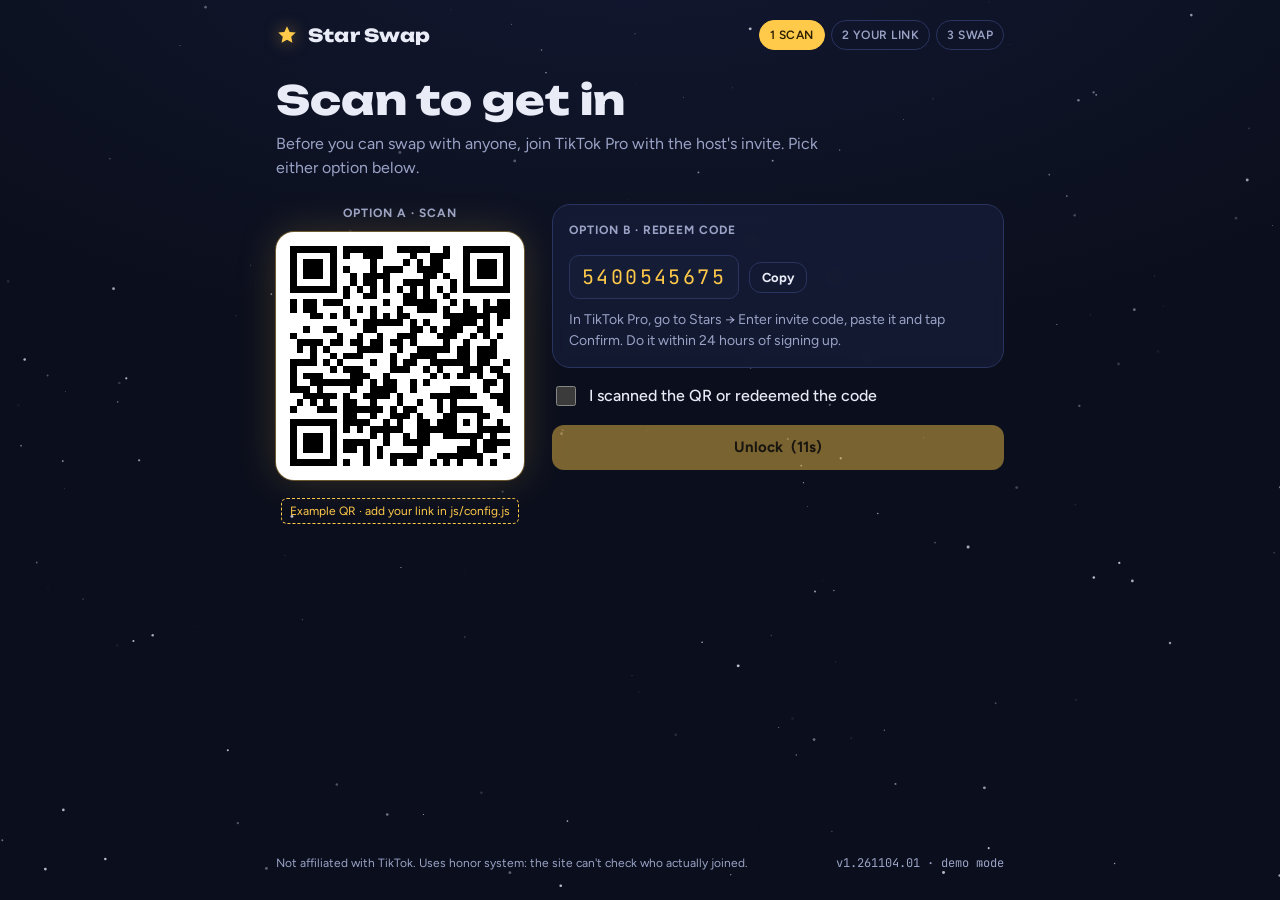
==== index.html @ 32d97f95 "Star Swap 1.261104.01: QR/code gate, swap card, matching Co-Authored-By: Claude Opus 5.5 <noreply@an" ====
<!doctype html>
<html lang="en">
<head>
<meta charset="utf-8">
<meta name="viewport" content="width=device-width, initial-scale=1, viewport-fit=cover">
<title>Star Swap</title>
<meta name="claude:viewport-fit-sides" content="cover">
<meta name="description" content="Swap TikTok Pro invite links with other people, one for one.">
<link rel="preconnect" href="https://fonts.googleapis.com">
<link rel="preconnect" href="https://fonts.gstatic.com" crossorigin>
<link rel="stylesheet" href="https://fonts.googleapis.com/css2?family=Unbounded:wght@600;800&family=Figtree:wght@400;500;600;700&family=JetBrains+Mono:wght@500&display=swap">
<link rel="stylesheet" href="css/style.css">
</head>
<body>
<canvas id="sky" aria-hidden="true"></canvas>

<div class="shell">
  <header class="top">
    <div class="brand">
      <svg class="brand-star" viewBox="0 0 24 24" aria-hidden="true"><path d="M12 2.5l2.9 6.1 6.6.8-4.9 4.6 1.3 6.5L12 17.2 6.1 20.5l1.3-6.5L2.5 9.4l6.6-.8z"/></svg>
      <span>Star Swap</span>
    </div>
    <ol class="steps" aria-label="Progress">
      <li id="st-1">Scan</li>
      <li id="st-2">Your link</li>
      <li id="st-3">Swap</li>
    </ol>
  </header>

  <main>
    <!-- 1. QR gate -->
    <section id="view-gate" class="view" hidden>
      <h1>Scan to get in</h1>
      <p class="lead">Before you can swap with anyone, join TikTok Pro with the host's invite. Pick either option below.</p>

      <div class="gate">
        <figure class="qr-frame">
          <span class="label">Option A · Scan</span>
          <div id="owner-qr" class="qr"></div>
          <figcaption id="owner-qr-note" class="tag" hidden>Example QR · add your link in js/config.js</figcaption>
          <a class="btn line sm qr-open" id="open-owner" href="#" target="_blank" rel="noopener">On this phone? Open the invite</a>
        </figure>

        <div class="gate-side">
          <div class="redeem card">
            <span class="label">Option B · Redeem code</span>
            <div class="code-row">
              <code id="owner-code">—</code>
              <button class="btn ghost sm" id="copy-code" type="button">Copy</button>
            </div>
            <p class="hint">In TikTok Pro, go to Stars → Enter invite code, paste it and tap Confirm. Do it within 24 hours of signing up.</p>
          </div>

          <label class="check">
            <input type="checkbox" id="gate-check">
            <span>I scanned the QR or redeemed the code</span>
          </label>
          <button class="btn primary" id="gate-go" type="button" disabled>Unlock <span id="gate-timer"></span></button>
        </div>
      </div>
    </section>

    <!-- 2. Profile -->
    <section id="view-profile" class="view" hidden>
      <h1>Your swap card</h1>
      <p class="lead">This is the only thing your partner sees. Nobody sees it until you both press Connect.</p>
      <form id="profile-form" class="card form" novalidate>
        <label class="field" for="p-name">
          <span class="label">TikTok username</span>
          <div class="at"><span>@</span><input id="p-name" name="name" autocomplete="off" maxlength="24" placeholder="yourname" required></div>
        </label>
        <label class="field" for="p-link">
          <span class="label">Your TikTok Pro invite link</span>
          <input id="p-link" name="link" type="url" inputmode="url" placeholder="https://vm.tiktok.com/…" required>
          <span class="hint">In TikTok Pro: Stars → Invite friends → Copy link.</span>
        </label>
        <p class="error" id="p-error" hidden></p>
        <button class="btn primary" type="submit">Save card</button>
      </form>
    </section>

    <!-- 3. Lobby -->
    <section id="view-lobby" class="view" hidden>
      <div class="lobby">
        <p class="live"><span class="dot"></span><b id="looking-count">0</b> <span id="looking-word">people</span> waiting to swap</p>
        <button class="connect" id="connect" type="button">
          <span class="connect-ring"></span>
          <span class="connect-label">Connect with others</span>
        </button>
        <p class="hint center">You'll be paired with one person. You use their link, they use yours.</p>
        <div class="mini-card">
          <span>Swapping as <b id="me-name">@you</b></span>
          <button class="btn ghost sm" id="edit-card" type="button">Edit card</button>
        </div>
        <p class="hint center" id="swap-tally"></p>
      </div>
    </section>

    <!-- 4. Searching -->
    <section id="view-search" class="view" hidden>
      <div class="lobby">
        <div class="radar" aria-hidden="true"><span></span><span></span><span></span></div>
        <h2>Finding someone…</h2>
        <p class="hint center">Keep this page open. Most matches take under a minute when people are online.</p>
        <button class="btn ghost" id="cancel-search" type="button">Cancel</button>
      </div>
    </section>

    <!-- 5. Matched -->
    <section id="view-match" class="view" hidden>
      <p class="eyebrow">Matched</p>
      <h1 id="partner-name">@partner</h1>
      <p class="tag" id="partner-demo" hidden>Example partner · demo mode, no real backend connected</p>

      <div class="match">
        <figure class="qr-frame small">
          <div id="partner-qr" class="qr"></div>
        </figure>
        <div class="match-side">
          <ol class="todo">
            <li>Open their invite and join with it (or enter their code in Stars).</li>
            <li>They do the same with yours.</li>
            <li>Both press <b>Done</b>.</li>
          </ol>
          <div class="row">
            <a class="btn line" id="open-partner" href="#" target="_blank" rel="noopener">Open their invite</a>
            <button class="btn ghost" id="copy-partner" type="button">Copy link</button>
          </div>
          <div class="status">
            <span class="chip" id="chip-me">You · pending</span>
            <span class="chip" id="chip-them">Them · pending</span>
          </div>
          <button class="btn primary" id="mark-done" type="button">Done, I used their link</button>
          <div class="complete" id="complete" hidden>
            <p><b>Swap complete.</b> You both used each other's links.</p>
            <button class="btn primary" id="again" type="button">Connect with someone else</button>
          </div>
          <button class="btn ghost sm" id="leave-match" type="button">Leave this swap</button>
        </div>
      </div>
    </section>
  </main>

  <footer class="foot">
    <span>Not affiliated with TikTok. Uses honor system: the site can't check who actually joined.</span>
    <span class="ver" id="ver"></span>
  </footer>
</div>

<div class="toast" id="toast" role="status" aria-live="polite" hidden></div>

<script src="js/vendor/qrcode.min.js"></script>
<script src="js/version.js"></script>
<script src="js/config.js"></script>
<script src="js/backend.js"></script>
<script src="js/app.js"></script>
</body>
</html>
---- css/style.css ----
/* Layout: one narrow column over a quiet night sky; gold is the only loud color. */
:root {
  --night: #0b0f1d;
  --night-2: #121831;
  --panel: rgba(23, 30, 58, 0.72);
  --line: #2a3460;
  --text: #e9ecf7;
  --muted: #9aa3c6;
  --gold: #ffc94a;
  --gold-ink: #2a1d00;
  --mint: #6fe0c0;
  --display: "Unbounded", "Arial Black", system-ui, sans-serif;
  --body: "Figtree", system-ui, -apple-system, "Segoe UI", sans-serif;
  --mono: "JetBrains Mono", ui-monospace, Consolas, monospace;
  color-scheme: dark;
}

* { box-sizing: border-box; }
[hidden] { display: none !important; }
html, body { min-height: 100%; }
body {
  margin: 0;
  background: radial-gradient(120% 80% at 50% -10%, var(--night-2), var(--night) 60%) fixed, var(--night);
  color: var(--text);
  font-family: var(--body);
  font-size: 16px;
  line-height: 1.5;
}
#sky { position: fixed; inset: 0; width: 100%; height: 100%; z-index: 0; pointer-events: none; }

.shell {
  position: relative; z-index: 1;
  max-width: 760px; margin: 0 auto;
  padding-left: max(16px, env(safe-area-inset-left, 0px));
  padding-right: max(16px, env(safe-area-inset-right, 0px));
  padding-block: 20px 28px;
  display: flex; flex-direction: column; gap: 28px; min-height: 100vh;
}
main { flex: 1; }

/* Header */
.top { display: flex; align-items: center; justify-content: space-between; gap: 16px; flex-wrap: wrap; }
.brand { display: flex; align-items: center; gap: 10px; font-family: var(--display); font-weight: 800; font-size: 18px; letter-spacing: .01em; }
.brand-star { width: 22px; height: 22px; fill: var(--gold); filter: drop-shadow(0 0 8px rgba(255, 201, 74, .5)); }
.steps { display: flex; gap: 6px; list-style: none; margin: 0; padding: 0; counter-reset: s; }
.steps li {
  counter-increment: s; font-size: 12px; font-weight: 600; letter-spacing: .04em; text-transform: uppercase;
  color: var(--muted); padding: 5px 10px; border: 1px solid var(--line); border-radius: 999px;
}
.steps li::before { content: counter(s) " "; color: var(--muted); }
.steps li.on { color: var(--gold-ink); background: var(--gold); border-color: var(--gold); }
.steps li.on::before { color: var(--gold-ink); }
.steps li.done { color: var(--text); border-color: var(--gold); }

/* Type */
h1, h2 { font-family: var(--display); font-weight: 800; line-height: 1.1; margin: 0 0 10px; text-wrap: balance; }
h1 { font-size: clamp(28px, 6vw, 40px); }
h2 { font-size: 22px; }
.lead { color: var(--muted); max-width: 56ch; margin: 0 0 24px; }
.eyebrow { margin: 0 0 6px; font-size: 12px; font-weight: 700; letter-spacing: .14em; text-transform: uppercase; color: var(--mint); }
.label { display: block; font-size: 12px; font-weight: 700; letter-spacing: .08em; text-transform: uppercase; color: var(--muted); margin-bottom: 6px; }
.hint { color: var(--muted); font-size: 14px; margin: 0; }
.center { text-align: center; }
.tag { display: inline-block; margin: 8px 0 0; font-size: 12px; color: var(--gold); border: 1px dashed var(--gold); border-radius: 6px; padding: 3px 8px; }

/* Views */
.view { animation: rise .35s ease both; }
@keyframes rise { from { opacity: .4; transform: translateY(8px); } to { opacity: 1; transform: none; } }

/* Gate */
.gate, .match { display: grid; grid-template-columns: auto 1fr; gap: 28px; align-items: start; }
.gate-side, .match-side { display: flex; flex-direction: column; gap: 16px; min-width: 0; }
.qr-frame { margin: 0; display: flex; flex-direction: column; align-items: center; gap: 10px; }
.qr-frame .label { margin: 0; }
.redeem { padding: 16px; display: flex; flex-direction: column; gap: 10px; }
.qr {
  background: #fff; padding: 14px; border-radius: 18px;
  box-shadow: 0 0 0 1px rgba(255, 201, 74, .35), 0 0 40px rgba(255, 201, 74, .18);
  width: 248px; height: 248px; display: grid; place-items: center;
}
.qr img, .qr canvas { width: 220px !important; height: 220px !important; image-rendering: pixelated; }
.qr-frame.small .qr { width: 188px; height: 188px; }
.qr-frame.small .qr img, .qr-frame.small .qr canvas { width: 160px !important; height: 160px !important; }

.code-row { display: flex; align-items: center; gap: 10px; flex-wrap: wrap; }
code { font-family: var(--mono); font-size: 20px; letter-spacing: .12em; color: var(--gold); background: var(--panel); border: 1px solid var(--line); padding: 6px 12px; border-radius: 10px; }

.check { display: flex; gap: 10px; align-items: flex-start; cursor: pointer; font-weight: 500; }
.check input { width: 20px; height: 20px; accent-color: var(--gold); margin-top: 2px; flex: none; }

/* Buttons */
.btn {
  display: inline-flex; align-items: center; justify-content: center; gap: 8px;
  font: 700 15px/1 var(--body); padding: 14px 18px; border-radius: 12px;
  border: 1px solid transparent; cursor: pointer; text-decoration: none; color: var(--text);
  transition: transform .12s ease, background .2s ease, border-color .2s ease, opacity .2s;
}
.btn:active { transform: scale(.98); }
.btn:focus-visible, .connect:focus-visible, input:focus-visible { outline: 2px solid var(--mint); outline-offset: 3px; }
.btn.primary { background: var(--gold); color: var(--gold-ink); }
.btn.primary:hover { background: #ffd56f; }
.btn.primary:disabled { opacity: .45; cursor: not-allowed; }
.btn.line { border-color: var(--gold); color: var(--gold); background: transparent; }
.btn.line:hover { background: rgba(255, 201, 74, .08); }
.btn.ghost { background: transparent; border-color: var(--line); color: var(--text); }
.btn.ghost:hover { border-color: var(--muted); }
.btn.sm { padding: 8px 12px; font-size: 13px; }
#leave-match { align-self: flex-start; }
.row { display: flex; gap: 10px; flex-wrap: wrap; }

/* Form */
.card { background: var(--panel); border: 1px solid var(--line); border-radius: 18px; backdrop-filter: blur(6px); }
.form { padding: 22px; display: flex; flex-direction: column; gap: 18px; max-width: 520px; }
.field { display: flex; flex-direction: column; gap: 6px; }
input[type="url"], .at input {
  width: 100%; font: 500 16px var(--body); color: var(--text);
  background: var(--night); border: 1px solid var(--line); border-radius: 10px; padding: 12px 14px;
}
.at { display: flex; align-items: center; background: var(--night); border: 1px solid var(--line); border-radius: 10px; }
.at span { padding-left: 14px; color: var(--muted); font-weight: 700; }
.at input { border: 0; background: transparent; padding-left: 4px; }
.error { color: #ff8a8a; margin: 0; font-weight: 600; }

/* Lobby */
.lobby { display: flex; flex-direction: column; align-items: center; gap: 22px; padding-top: 24px; }
.live { margin: 0; color: var(--muted); display: flex; align-items: center; gap: 8px; font-variant-numeric: tabular-nums; }
.live b { color: var(--text); }
.dot { width: 8px; height: 8px; border-radius: 50%; background: var(--mint); box-shadow: 0 0 0 0 rgba(111, 224, 192, .6); animation: ping 1.8s infinite; }
@keyframes ping { 70% { box-shadow: 0 0 0 10px rgba(111, 224, 192, 0); } 100% { box-shadow: 0 0 0 0 rgba(111, 224, 192, 0); } }

.connect {
  position: relative; width: min(260px, 72vw); aspect-ratio: 1; max-width: 100%; border-radius: 50%;
  border: 0; cursor: pointer; background: radial-gradient(circle at 35% 30%, #ffe08d, var(--gold) 55%, #e2a51f);
  color: var(--gold-ink); box-shadow: 0 18px 60px rgba(255, 201, 74, .28), inset 0 -8px 20px rgba(0, 0, 0, .12);
  transition: transform .2s ease;
}
.connect:hover { transform: scale(1.03); }
.connect-label { position: relative; font-family: var(--display); font-weight: 800; font-size: 20px; line-height: 1.15; padding: 0 28px; display: block; }
.connect-ring { position: absolute; inset: -12px; border-radius: 50%; border: 1px solid rgba(255, 201, 74, .45); animation: breathe 3s ease-in-out infinite; }
@keyframes breathe { 50% { inset: -22px; opacity: .2; } }

.mini-card { display: flex; align-items: center; gap: 14px; flex-wrap: wrap; justify-content: center; padding: 10px 14px; border: 1px solid var(--line); border-radius: 12px; background: var(--panel); }

/* Search radar */
.radar { position: relative; width: 140px; height: 140px; }
.radar span { position: absolute; inset: 0; border-radius: 50%; border: 2px solid var(--gold); opacity: 0; animation: wave 2.4s ease-out infinite; }
.radar span:nth-child(2) { animation-delay: .8s; }
.radar span:nth-child(3) { animation-delay: 1.6s; }
.radar::after { content: ""; position: absolute; inset: 58px; border-radius: 50%; background: var(--gold); box-shadow: 0 0 24px var(--gold); }
@keyframes wave { 0% { transform: scale(.3); opacity: .9; } 100% { transform: scale(1); opacity: 0; } }

/* Match */
.todo { margin: 0; padding-left: 20px; display: flex; flex-direction: column; gap: 6px; }
.status { display: flex; gap: 8px; flex-wrap: wrap; }
.chip { font-size: 13px; font-weight: 700; padding: 6px 10px; border-radius: 999px; border: 1px solid var(--line); color: var(--muted); }
.chip.ok { color: var(--night); background: var(--mint); border-color: var(--mint); }
.complete { border: 1px solid var(--mint); border-radius: 14px; padding: 16px; display: flex; flex-direction: column; gap: 12px; background: rgba(111, 224, 192, .07); }
.complete p { margin: 0; }

/* Footer, toast */
.foot { display: flex; justify-content: space-between; gap: 12px; flex-wrap: wrap; font-size: 12px; color: var(--muted); }
.ver { font-family: var(--mono); }
.toast {
  position: fixed; left: 50%; transform: translateX(-50%); z-index: 5;
  bottom: calc(20px + env(safe-area-inset-bottom, 0px));
  background: var(--text); color: var(--night); font-weight: 700; padding: 10px 16px; border-radius: 10px;
}

@media (max-width: 620px) {
  .gate, .match { grid-template-columns: 1fr; justify-items: center; }
  .gate-side, .match-side { width: 100%; }
  .steps li { padding: 4px 8px; font-size: 11px; }
}
@media (prefers-reduced-motion: reduce) {
  *, *::before, *::after { animation: none !important; transition: none !important; }
}
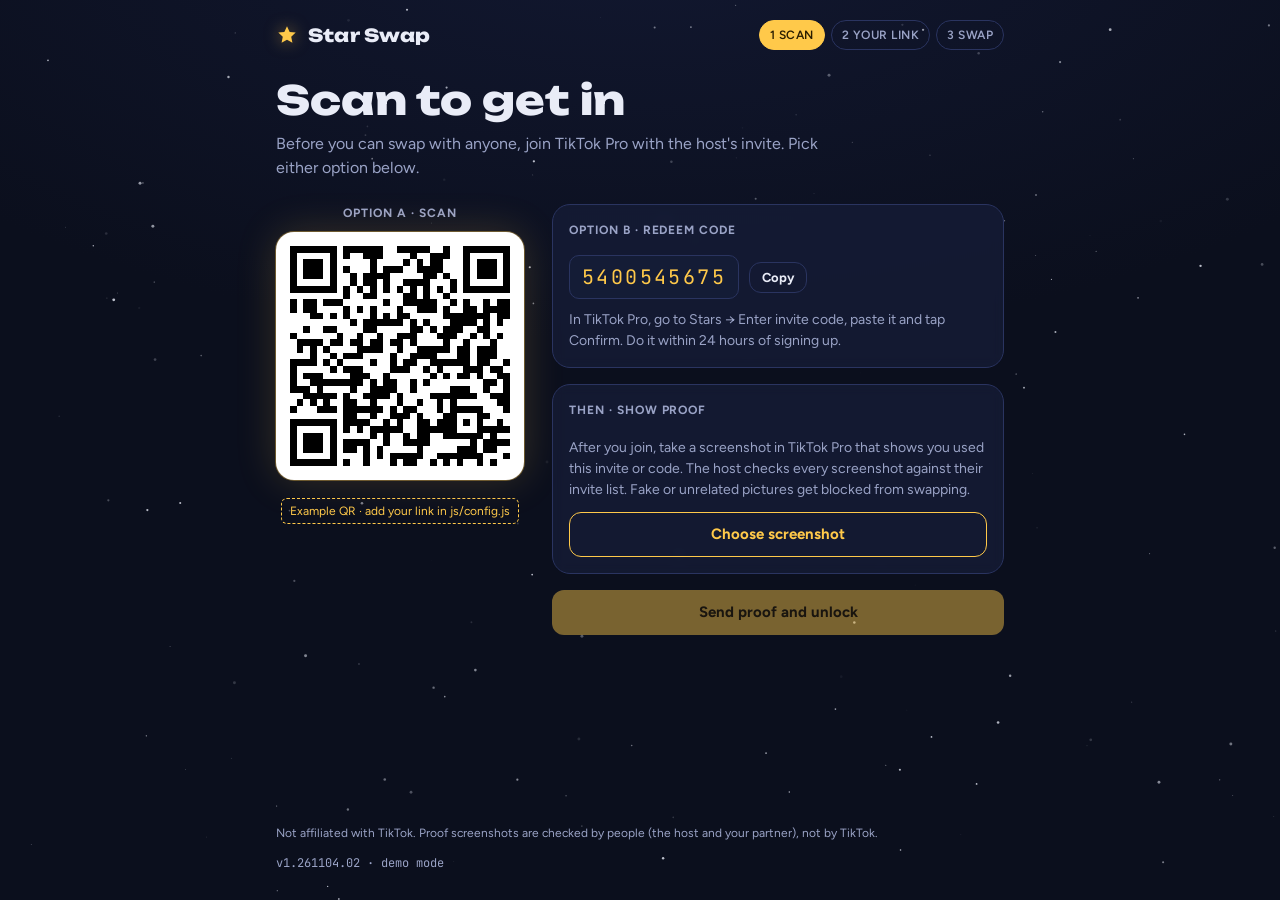
==== commit d2d5eee9: "Star Swap 1.261104.02: screenshot proof instead of checkbox - Gate requires a proof screenshot (shru" ====
--- a/index.html
+++ b/index.html
@@ -51,11 +51,15 @@
             <p class="hint">In TikTok Pro, go to Stars → Enter invite code, paste it and tap Confirm. Do it within 24 hours of signing up.</p>
           </div>
 
-          <label class="check">
-            <input type="checkbox" id="gate-check">
-            <span>I scanned the QR or redeemed the code</span>
-          </label>
-          <button class="btn primary" id="gate-go" type="button" disabled>Unlock <span id="gate-timer"></span></button>
+          <div class="proof card">
+            <span class="label">Then · Show proof</span>
+            <p class="hint">After you join, take a screenshot in TikTok Pro that shows you used this invite or code. The host checks every screenshot against their invite list. Fake or unrelated pictures get blocked from swapping.</p>
+            <button class="btn line" id="gate-pick" type="button">Choose screenshot</button>
+            <input type="file" id="gate-file" accept="image/*" hidden>
+            <img id="gate-preview" class="proof-img" alt="Your screenshot" hidden>
+          </div>
+          <p class="error" id="gate-error" hidden></p>
+          <button class="btn primary" id="gate-go" type="button" disabled>Send proof and unlock</button>
         </div>
       </div>
     </section>
@@ -93,6 +97,7 @@
           <button class="btn ghost sm" id="edit-card" type="button">Edit card</button>
         </div>
         <p class="hint center" id="swap-tally"></p>
+        <p class="error center" id="lobby-error" hidden></p>
       </div>
     </section>
 
@@ -119,20 +124,34 @@
         <div class="match-side">
           <ol class="todo">
             <li>Open their invite and join with it (or enter their code in Stars).</li>
-            <li>They do the same with yours.</li>
-            <li>Both press <b>Done</b>.</li>
+            <li>Screenshot TikTok Pro showing you used it, and upload it here.</li>
+            <li>They check your screenshot, you check theirs. It's done when both are approved.</li>
           </ol>
           <div class="row">
             <a class="btn line" id="open-partner" href="#" target="_blank" rel="noopener">Open their invite</a>
             <button class="btn ghost" id="copy-partner" type="button">Copy link</button>
           </div>
           <div class="status">
-            <span class="chip" id="chip-me">You · pending</span>
-            <span class="chip" id="chip-them">Them · pending</span>
+            <span class="chip" id="chip-me">Your proof · not sent</span>
+            <span class="chip" id="chip-them">Their proof · not sent</span>
           </div>
-          <button class="btn primary" id="mark-done" type="button">Done, I used their link</button>
+          <button class="btn primary" id="mark-done" type="button">Upload proof I used their link</button>
+          <input type="file" id="done-file" accept="image/*" hidden>
+          <p class="error" id="me-proof-note" hidden></p>
+
+          <div class="proof card" id="their-proof" hidden>
+            <span class="label" id="their-proof-title">Their proof</span>
+            <img id="their-proof-img" class="proof-img" alt="Your partner's screenshot">
+            <p class="hint">Does this show they joined with <b>your</b> invite? You can also check your invite list in TikTok Pro.</p>
+            <div class="row" id="verdict-btns">
+              <button class="btn primary sm" id="proof-ok" type="button">Looks right</button>
+              <button class="btn ghost sm" id="proof-bad" type="button">Doesn't show my invite</button>
+            </div>
+            <p class="hint" id="verdict-note" hidden></p>
+          </div>
+
           <div class="complete" id="complete" hidden>
-            <p><b>Swap complete.</b> You both used each other's links.</p>
+            <p><b>Swap complete.</b> You both approved each other's proof.</p>
             <button class="btn primary" id="again" type="button">Connect with someone else</button>
           </div>
           <button class="btn ghost sm" id="leave-match" type="button">Leave this swap</button>
@@ -142,7 +161,7 @@
   </main>
 
   <footer class="foot">
-    <span>Not affiliated with TikTok. Uses honor system: the site can't check who actually joined.</span>
+    <span>Not affiliated with TikTok. Proof screenshots are checked by people (the host and your partner), not by TikTok.</span>
     <span class="ver" id="ver"></span>
   </footer>
 </div>
--- a/css/style.css
+++ b/css/style.css
@@ -85,8 +85,12 @@
 .code-row { display: flex; align-items: center; gap: 10px; flex-wrap: wrap; }
 code { font-family: var(--mono); font-size: 20px; letter-spacing: .12em; color: var(--gold); background: var(--panel); border: 1px solid var(--line); padding: 6px 12px; border-radius: 10px; }
 
-.check { display: flex; gap: 10px; align-items: flex-start; cursor: pointer; font-weight: 500; }
-.check input { width: 20px; height: 20px; accent-color: var(--gold); margin-top: 2px; flex: none; }
+/* Proof screenshots */
+.proof { padding: 16px; display: flex; flex-direction: column; gap: 12px; }
+.proof-img {
+  display: block; width: 100%; max-width: 240px; max-height: 420px; object-fit: contain;
+  border-radius: 12px; border: 1px solid var(--line); background: var(--night);
+}
 
 /* Buttons */
 .btn {
@@ -154,8 +158,21 @@
 .status { display: flex; gap: 8px; flex-wrap: wrap; }
 .chip { font-size: 13px; font-weight: 700; padding: 6px 10px; border-radius: 999px; border: 1px solid var(--line); color: var(--muted); }
 .chip.ok { color: var(--night); background: var(--mint); border-color: var(--mint); }
+.chip.bad { color: #ff8a8a; border-color: #ff8a8a; }
+#mark-done { align-self: stretch; }
 .complete { border: 1px solid var(--mint); border-radius: 14px; padding: 16px; display: flex; flex-direction: column; gap: 12px; background: rgba(111, 224, 192, .07); }
 .complete p { margin: 0; }
+
+/* Host review page */
+.setup { padding: 18px; display: flex; flex-direction: column; gap: 12px; margin-bottom: 20px; max-width: 620px; }
+.setup p { margin: 0; }
+.setup code { font-size: 14px; letter-spacing: .02em; word-break: break-all; }
+.filters { align-items: center; margin-bottom: 16px; }
+.review-grid { display: grid; grid-template-columns: repeat(auto-fill, minmax(220px, 1fr)); gap: 14px; }
+.review-item { padding: 14px; display: flex; flex-direction: column; gap: 10px; }
+.review-item .proof-img { max-width: none; max-height: 340px; cursor: zoom-in; }
+.review-item .proof-img.big { max-height: none; cursor: zoom-out; }
+.review-head { display: flex; align-items: center; justify-content: space-between; gap: 8px; flex-wrap: wrap; overflow-wrap: anywhere; }
 
 /* Footer, toast */
 .foot { display: flex; justify-content: space-between; gap: 12px; flex-wrap: wrap; font-size: 12px; color: var(--muted); }
